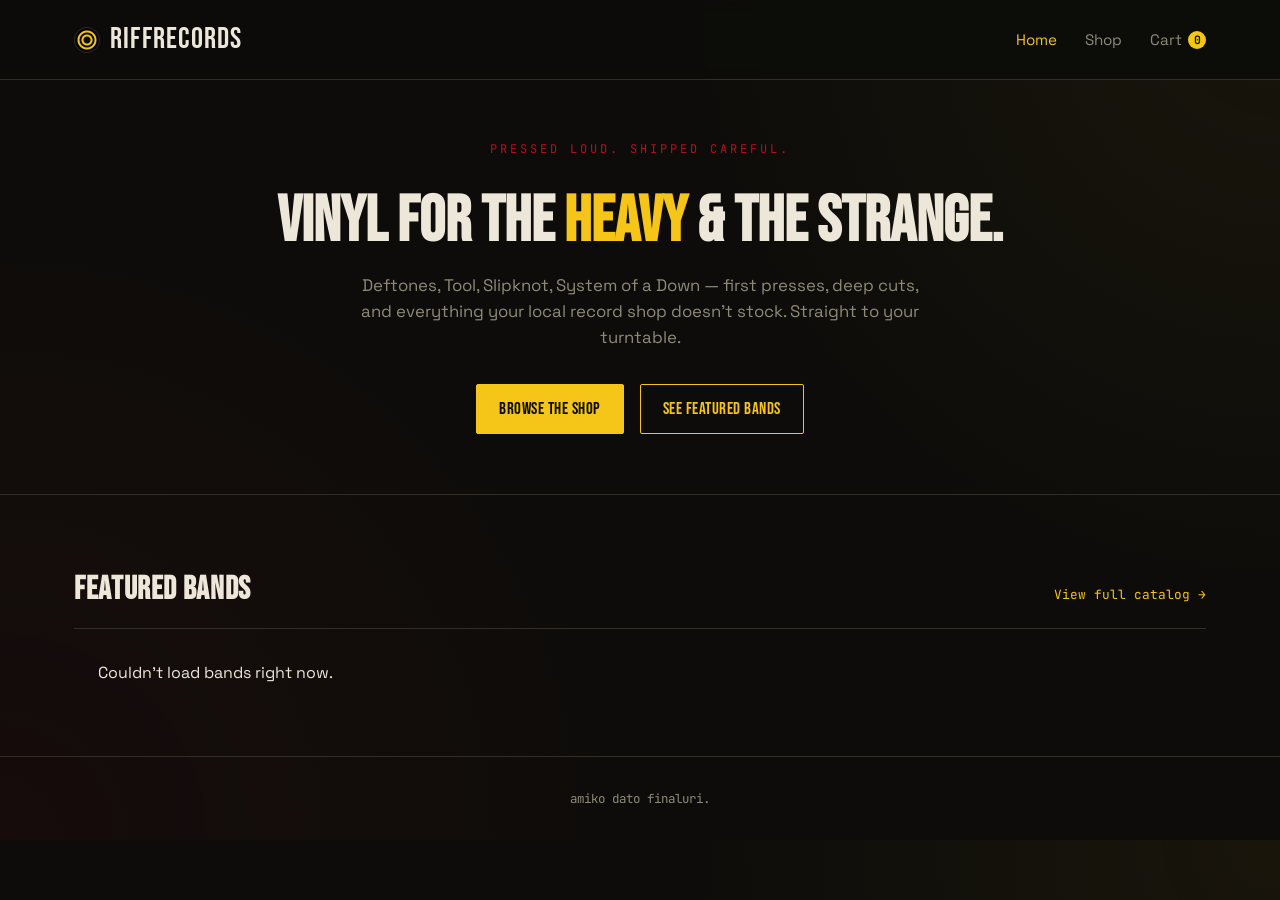
==== RiffRecordsUI/index.html @ cdd0e6d2 "initial commit" ====
<!DOCTYPE html>
<html lang="en">
<head>
<meta charset="UTF-8">
<meta name="viewport" content="width=device-width, initial-scale=1.0">
<title>RiffRecords — Alternative & Heavy Metal Vinyl</title>
<link rel="preconnect" href="https://fonts.googleapis.com">
<link rel="preconnect" href="https://fonts.gstatic.com" crossorigin>
<link href="https://fonts.googleapis.com/css2?family=Bebas+Neue&family=Space+Grotesk:wght@400;500;700&family=JetBrains+Mono:wght@400;600&display=swap" rel="stylesheet">
<link rel="stylesheet" href="css/home.css">
</head>
<body>

<header class="site-header">
  <nav class="nav container">
    <a class="brand" href="index.html"><span class="disc"></span>RIFFRECORDS</a>
    <div class="nav-links">
      <a href="index.html" class="active">Home</a>
      <a href="shop.html">Shop</a>
      <a class="cart-link" href="cart.html">Cart <span class="cart-badge" id="cartBadge">0</span></a>
    </div>
  </nav>
</header>

<main>
  <section class="hero groove-field">
    <p class="eyebrow">Pressed loud. Shipped careful.</p>
    <h1>VINYL FOR THE <span>HEAVY</span> & THE STRANGE.</h1>
    <p>Deftones, Tool, Slipknot, System of a Down — first presses, deep cuts, and everything
       your local record shop doesn't stock. Straight to your turntable.</p>
    <div class="hero-actions">
      <a href="shop.html" class="btn btn-primary">Browse the Shop</a>
      <a href="#featured" class="btn btn-outline">See Featured Bands</a> <!-- claudes gaketebulia es -->
    </div>
  </section>

  
  <section class="section" id="featured"> 
    <div class="container">
      <div class="section-head">
        <h2>Featured Bands</h2>
        <a class="see-all" href="shop.html">View full catalog →</a>
      </div>
      <div class="grid" id="featuredGrid"></div>
    </div>
  </section>
</main>

<footer class="site-footer">
  amiko dato finaluri.
</footer>

<script src="js/cart.js"></script>
<script src="js/home.js"></script>
</body>
</html>
---- RiffRecordsUI/css/home.css ----
:root {
  --color-bg: #0d0c0a;
  --color-bg-raised: #17150f;
  --color-text: #ece7d8;
  --color-muted: #8f8a78;
  --color-line: #322e22;
  --color-accent: #f5c518;
  --color-danger: #b3121a;
  --font-display: 'Bebas Neue', sans-serif;
  --font-body: 'Space Grotesk', sans-serif;
  --font-mono: 'JetBrains Mono', monospace;
  --radius: 2px;
  --container: 1180px;
}

* {
  margin: 0;
  padding: 0;
  box-sizing: border-box;
}

html {
  scroll-behavior: smooth;
}

body {
  background: var(--color-bg);
  color: var(--color-text);
  font-family: var(--font-body);
  line-height: 1.55;
  background-image: radial-gradient(circle at 100% 0%, rgba(245, 197, 24, 0.05), transparent 40%), radial-gradient(circle at 0% 100%, rgba(179, 18, 26, 0.06), transparent 45%);
}

a {
  color: inherit;
  text-decoration: none;
}

img {
  max-width: 100%;
  display: block;
}

button {
  font-family: inherit;
  cursor: pointer;
  border: none;
  background: none;
  color: inherit;
}

.container {
  max-width: var(--container);
  margin: 0 auto;
  padding: 0 24px;
}

.site-header {
  position: sticky;
  top: 0;
  z-index: 50;
  background: rgba(13, 12, 10, 0.92);
  backdrop-filter: blur(6px);
  border-bottom: 1px solid var(--color-line);
}

.nav {
  display: flex;
  align-items: center;
  justify-content: space-between;
  padding: 16px 24px;
}

.brand {
  font-family: var(--font-display);
  font-size: 1.9rem;
  letter-spacing: 0.04em;
  display: flex;
  align-items: center;
  gap: 10px;
}

.brand .disc {
  width: 26px;
  height: 26px;
  border-radius: 50%;
  background: radial-gradient(circle at center, var(--color-bg) 0 3px, var(--color-accent) 4px 5px, var(--color-bg) 6px 7px, var(--color-accent) 8px 9px, #000 10px 100%);
  border: 1px solid var(--color-line);
}

.nav-links {
  display: flex;
  align-items: center;
  gap: 16px;
  font-size: 0.85rem;
}

.nav-links a {
  color: var(--color-muted);
  transition: color 0.15s;
}

.nav-links a:hover,
.nav-links a.active {
  color: var(--color-accent);
}

.cart-link {
  display: flex;
  align-items: center;
  gap: 6px;
}

.cart-badge {
  background: var(--color-accent);
  color: var(--color-bg);
  font-family: var(--font-mono);
  font-size: 0.72rem;
  font-weight: 600;
  border-radius: 50%;
  min-width: 18px;
  height: 18px;
  display: flex;
  align-items: center;
  justify-content: center;
}

.btn {
  display: inline-flex;
  align-items: center;
  justify-content: center;
  gap: 8px;
  font-family: var(--font-display);
  font-size: 1.05rem;
  letter-spacing: 0.03em;
  padding: 11px 22px;
  border-radius: var(--radius);
  border: 1px solid var(--color-accent);
  transition: transform 0.12s ease, background 0.15s ease;
}

.btn-primary {
  background: var(--color-accent);
  color: var(--color-bg);
}

.btn-primary:hover {
  transform: translateY(-1px);
  background: #ffd645;
}

.btn-outline {
  background: transparent;
  color: var(--color-accent);
}

.btn-outline:hover {
  background: rgba(245, 197, 24, 0.08);
}

.btn:disabled {
  opacity: 0.4;
  cursor: not-allowed;
  transform: none;
}

.hero {
  padding: 60px 24px;
  text-align: center;
  border-bottom: 1px solid var(--color-line);
}

.hero .eyebrow {
  font-family: var(--font-mono);
  color: var(--color-danger);
  letter-spacing: 0.25em;
  font-size: 0.75rem;
  text-transform: uppercase;
}

.hero h1 {
  font-family: var(--font-display);
  font-size: clamp(2rem, 5vw, 6.5rem);
  line-height: 0.92;
  margin: 14px 0 20px;
}

.hero h1 span {
  color: var(--color-accent);
}

.hero p {
  max-width: 560px;
  margin: 0 auto 34px;
  color: var(--color-muted);
  font-size: 1.05rem;
}

.hero-actions {
  display: flex;
  gap: 16px;
  justify-content: center;
  flex-wrap: wrap;
}

.section {
  padding: 50px 24px;
}

.section-head {
  display: flex;
  align-items: baseline;
  justify-content: space-between;
  margin-bottom: 32px;
  border-bottom: 1px solid var(--color-line);
  padding-bottom: 14px;
  flex-wrap: wrap;
  gap: 10px;
}

.section-head h2 {
  font-family: var(--font-display);
  font-size: 1.6rem;
  letter-spacing: 0.02em;
}

.section-head .see-all {
  font-family: var(--font-mono);
  font-size: 0.8rem;
  color: var(--color-accent);
}

.grid {
  display: grid;
  grid-template-columns: 1fr;
  gap: 22px;
  max-width: var(--container);
  margin: 0 auto;
  padding: 0 24px;
}

.band-card,
.vinyl-card {
  background: var(--color-bg-raised);
  border: 1px solid var(--color-line);
  border-radius: var(--radius);
  overflow: hidden;
  display: flex;
  flex-direction: column;
  transition: border-color 0.15s ease, transform 0.15s ease;
}

.band-card:hover,
.vinyl-card:hover {
  border-color: var(--color-accent);
  transform: translateY(-3px);
}

.card-media {
  position: relative;
  aspect-ratio: 1 / 1;
  overflow: hidden;
  background: #000;
}

.card-media img {
  width: 100%;
  height: 100%;
  object-fit: cover;
  transition: transform 0.4s ease;
}

.vinyl-card:hover .card-media img {
  transform: scale(1.04) rotate(3deg);
}

.card-body {
  padding: 16px;
  display: flex;
  flex-direction: column;
  gap: 6px;
  flex: 1;
}

.card-body .eyebrow {
  font-family: var(--font-mono);
  font-size: 0.7rem;
  color: var(--color-muted);
  text-transform: uppercase;
  letter-spacing: 0.1em;
}

.card-body h3 {
  font-family: var(--font-display);
  font-size: 1.4rem;
  letter-spacing: 0.02em;
}

.card-body .price {
  font-family: var(--font-mono);
  color: var(--color-accent);
  font-size: 1rem;
  margin-top: auto;
}

.card-actions {
  padding: 0 16px 16px;
  display: flex;
  gap: 8px;
}

.site-footer {
  border-top: 1px solid var(--color-line);
  padding: 32px 24px;
  text-align: center;
  color: var(--color-muted);
  font-family: var(--font-mono);
  font-size: 0.78rem;
}

a:focus-visible,
button:focus-visible,
input:focus-visible {
  outline: 2px solid var(--color-accent);
  outline-offset: 2px;
}

@media (min-width: 600px) {
  .nav-links {
    gap: 28px;
    font-size: 0.95rem;
  }

  .grid {
    grid-template-columns: repeat(2, 1fr);
  }

  .section {
    padding: 70px 24px;
  }

  .section-head h2 {
    font-size: 2rem;
  }
}

@media (min-width: 1000px) {
  .grid {
    grid-template-columns: repeat(3, 1fr);
  }
}

@media (prefers-reduced-motion: reduce) {
  * {
    transition: none !important;
    animation: none !important;
  }
}
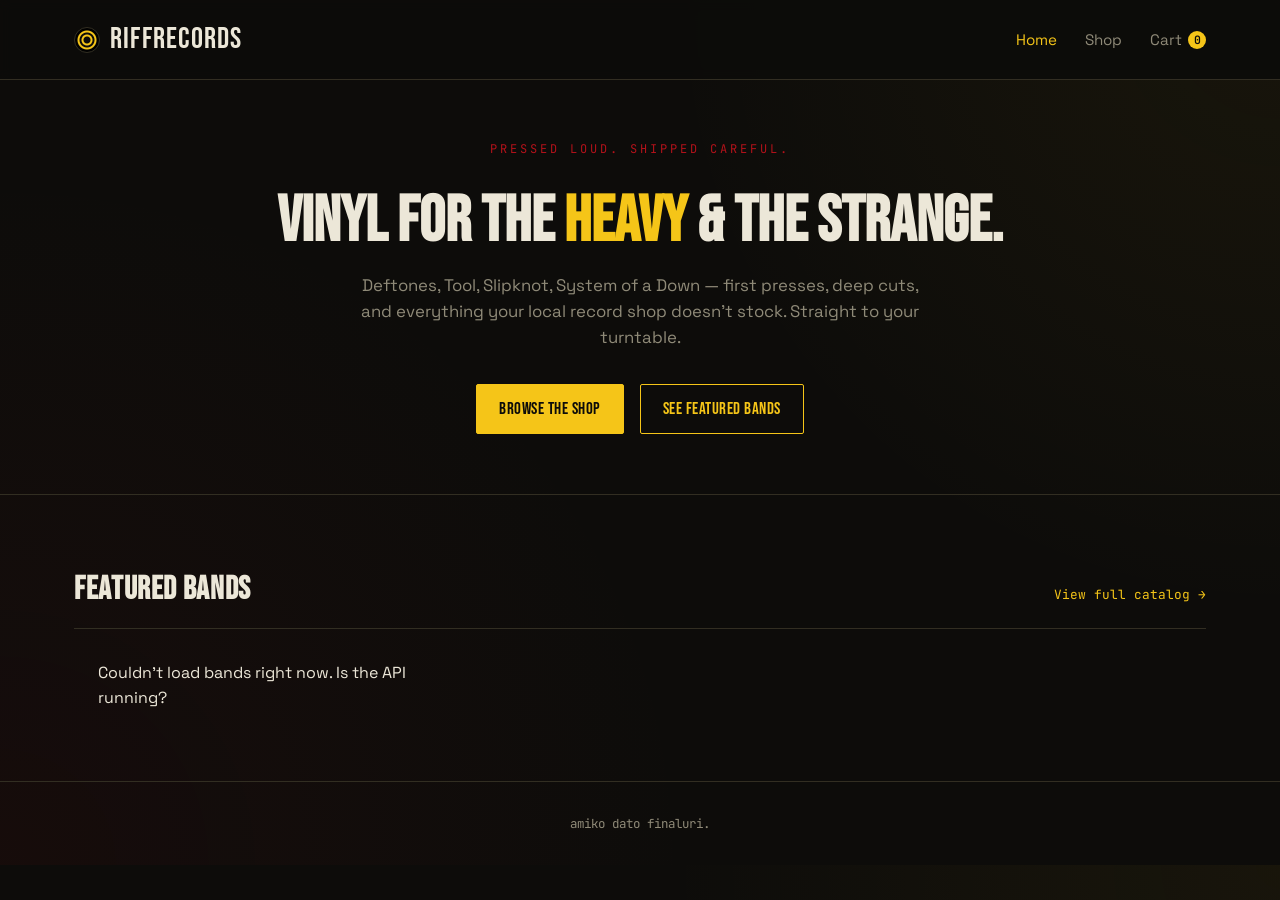
==== commit 63358b54: "Band details endpoint; all pages read from the API instead of data.json" ====
--- a/RiffRecordsUI/index.html
+++ b/RiffRecordsUI/index.html
@@ -50,6 +50,7 @@
   amiko dato finaluri.
 </footer>
 
+<script src="js/config.js"></script>
 <script src="js/cart.js"></script>
 <script src="js/home.js"></script>
 </body>
